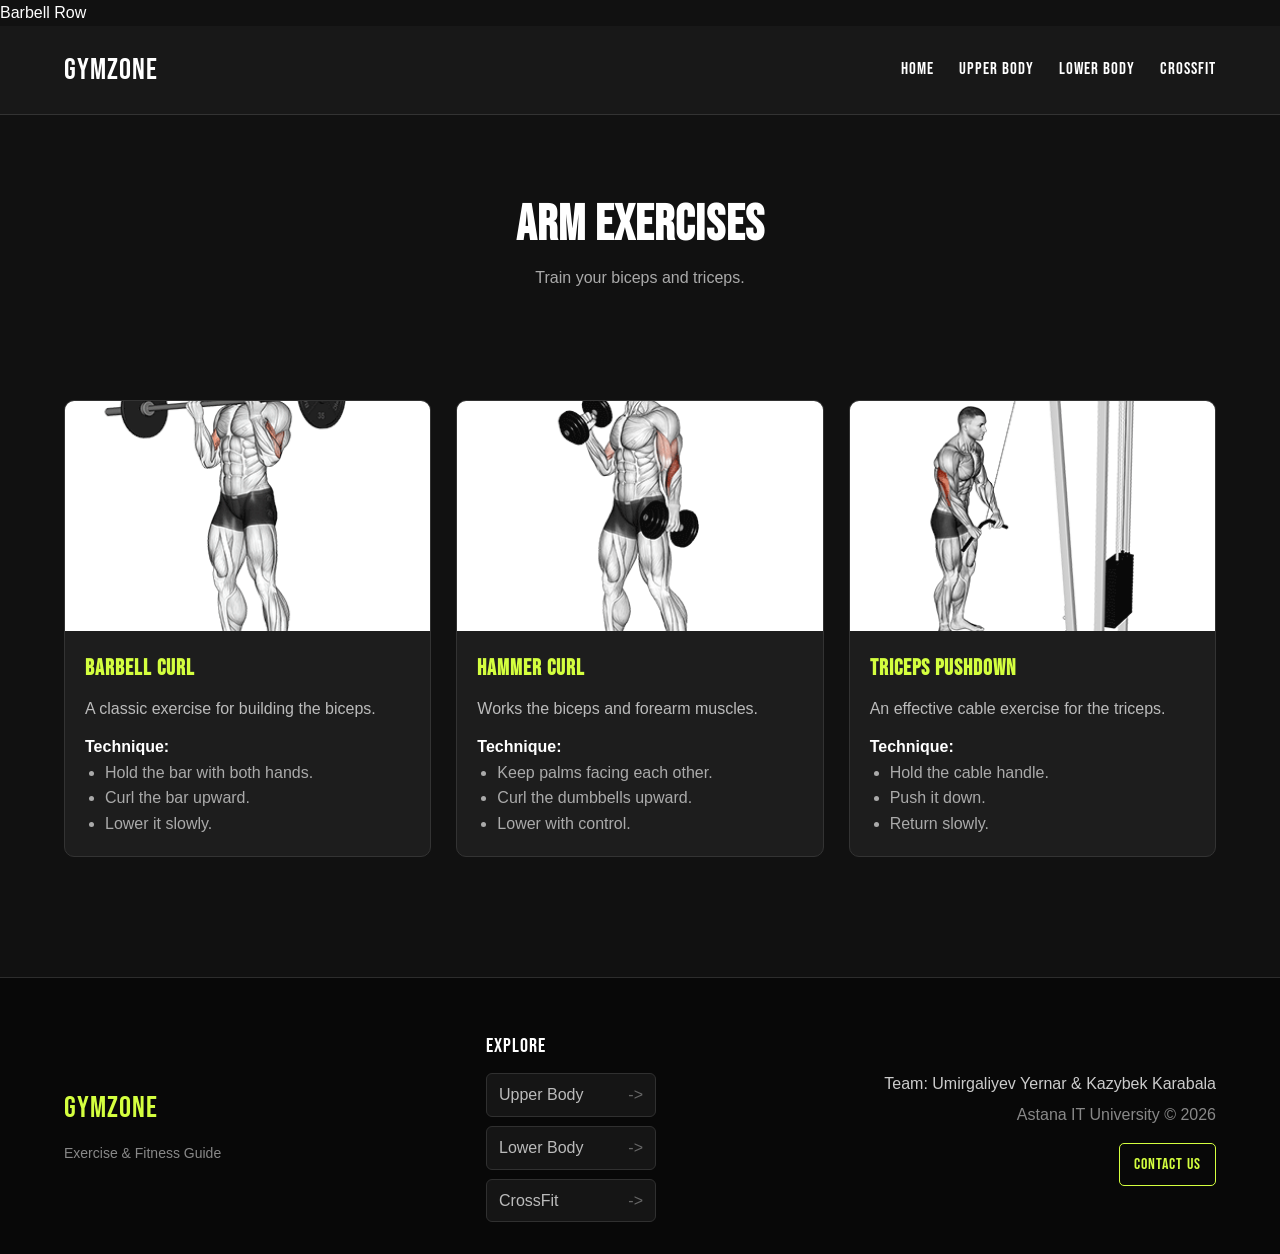
==== arms.html @ 424f68c8 "First deploy" ====
Barbell Row<!DOCTYPE html>
<html lang="en">
<head>
    <meta charset="UTF-8">
    <meta name="viewport" content="width=device-width, initial-scale=1.0">
    <title>Arm Exercises</title>
    <link rel="stylesheet" href="css/style.css">
</head>
<body>
<header id="main-header">
    <div class="container header-content">
        <a href="index.html" class="logo">GYMZONE</a>
        <nav>
            <ul class="nav-menu">
                <li><a href="index.html">Home</a></li>
                <li><a href="upper.html">Upper Body</a></li>
                <li><a href="lower.html">Lower Body</a></li>
                <li><a href="crossfit.html">CrossFit</a></li>
            </ul>
        </nav>
    </div>
</header>
<main>
    <section class="page-title">
        <div class="container">
            <h1>ARM EXERCISES</h1>
            <p>Train your biceps and triceps.</p>
        </div>
    </section>
    <section class="section">
        <div class="container">
            <div class="card-grid">
                <article class="exercise-card">
                    <img src="images/Barbell Curl.gif"
                         alt="Barbell curl">
                    <div class="exercise-content">
                        <h3>Barbell Curl</h3>
                        <p>
                            A classic exercise for
                            building the biceps.
                        </p>
                        <h4>Technique:</h4>
                        <ul>
                            <li>Hold the bar with both hands.</li>
                            <li>Curl the bar upward.</li>
                            <li>Lower it slowly.</li>
                        </ul>
                    </div>
                </article>
                <article class="exercise-card">
                    <img src="images/Hammer Curl.gif"
                         alt="Hammer curl">
                    <div class="exercise-content">
                        <h3>Hammer Curl</h3>
                        <p>
                            Works the biceps and
                            forearm muscles.
                        </p>
                        <h4>Technique:</h4>
                        <ul>
                            <li>Keep palms facing each other.</li>
                            <li>Curl the dumbbells upward.</li>
                            <li>Lower with control.</li>
                        </ul>
                    </div>
                </article>
                <article class="exercise-card">
                    <img src="images/Triceps Pushdown.gif"
                         alt="Triceps pushdown">
                    <div class="exercise-content">
                        <h3>Triceps Pushdown</h3>
                        <p>
                            An effective cable exercise
                            for the triceps.
                        </p>
                        <h4>Technique:</h4>
                        <ul>
                            <li>Hold the cable handle.</li>
                            <li>Push it down.</li>
                            <li>Return slowly.</li>
                        </ul>
                    </div>
                </article>
            </div>
        </div>
    </section>
</main>
<footer id="main-footer">
    <div class="container footer-content">
        <div class="footer-brand"><a href="index.html" class="logo">GYMZONE</a><p>Exercise &amp; Fitness Guide</p></div>
        <div class="footer-links"><a href="upper.html">Upper Body</a><a href="lower.html">Lower Body</a><a href="crossfit.html">CrossFit</a></div>
        <div class="footer-team"><p>Team: Umirgaliyev Yernar &amp; Kazybek Karabala</p><p>Astana IT University &copy; 2026</p><a class="footer-contact" href="mailto:ernarface12@gmail.com">Contact us</a></div>
    </div>
</footer>
</body>
</html>
---- css/style.css ----
@import url('https://fonts.googleapis.com/css2?family=Archivo+Black&family=Bebas+Neue&display=swap');

:root {
    --accent: #d4ff3f;
}

* {
    box-sizing: border-box;
    margin: 0;
    padding: 0;
}

body {
    font-family: Arial, sans-serif;
    background: #111;
    color: #fff;
    line-height: 1.6;
}

h1, h2, h3, .logo, .btn, .nav-menu a, .workout-table th {
    font-family: "Bebas Neue", sans-serif;
    letter-spacing: 1px;
}

a {
    color: #fff;
    text-decoration: none;
}

a:hover {
    color: var(--accent);
}

img {
    width: 100%;
    display: block;
}

.container {
    width: 90%;
    max-width: 1200px;
    margin: auto;
}

#main-header {
    background: #181818;
    padding: 20px 0;
    border-bottom: 1px solid #333;
}

.header-content {
    display: flex;
    justify-content: space-between;
    align-items: center;
}

.logo {
    font-size: 30px;
}

.nav-menu {
    display: flex;
    gap: 25px;
    list-style: none;
}

.nav-menu a {
    font-size: 17px;
    transition: 0.3s;
}

.nav-menu a:hover {
    color: var(--accent);
}

.hero {
    min-height: 500px;
    display: flex;
    align-items: center;
    background: #151515;
}

.hero-content {
    display: grid;
    grid-template-columns: 1fr 1fr;
    gap: 40px;
    align-items: center;
}

.hero h1 {
    font-size: 60px;
    margin-bottom: 20px;
    text-transform: uppercase;
}

.hero p {
    color: #bbb;
    margin-bottom: 25px;
}

.hero img {
    object-fit: cover;
    border-radius: 10px;
}

.btn {
    display: inline-block;
    background: var(--accent);
    color: #111;
    padding: 12px 25px;
    border-radius: 5px;
    font-size: 18px;
    transition: 0.3s;
}

.btn:hover {
    background: #fff;
    color: #111;
}

.section {
    padding: 70px 0;
}

.section-title {
    text-align: center;
    font-size: 38px;
    margin-bottom: 40px;
    text-transform: uppercase;
}

.card-grid {
    display: grid;
    grid-template-columns: repeat(3, 1fr);
    gap: 25px;
}

.card {
    background: #1d1d1d;
    border: 1px solid #333;
    border-radius: 10px;
    overflow: hidden;
    transition: 0.3s;
}

.card:hover {
    transform: translateY(-7px);
    border-color: var(--accent);
}

.card img {
    height: 220px;
    object-fit: cover;
}

.card-content {
    padding: 20px;
}

.card h3 {
    font-size: 22px;
    margin-bottom: 10px;
}

.card p {
    color: #aaa;
}

.exercise-card {
    background: #1d1d1d;
    border-radius: 10px;
    overflow: hidden;
    border: 1px solid #333;
    transition: transform 0.3s;
}

.exercise-card:hover {
    transform: scale(1.03);
}

.exercise-card img {
    height: 230px;
    object-fit: cover;
}

.exercise-content {
    padding: 20px;
}

.exercise-content h3 {
    font-size: 22px;
    color: var(--accent);
    margin-bottom: 10px;
}

.exercise-content p {
    color: #bbb;
    margin-bottom: 12px;
}

.exercise-content ul {
    padding-left: 20px;
    color: #aaa;
}

.motivation {
    text-align: center;
    background: #181818;
}

.motivation img {
    max-width: 600px;
    height: 300px;
    object-fit: cover;
    margin: 0 auto 25px;
    border-radius: 10px;
}

.motivation h2 {
    font-size: 38px;
    text-transform: uppercase;
}

.page-title {
    padding: 70px 0 40px;
    text-align: center;
}

.page-title h1 {
    font-size: 50px;
    text-transform: uppercase;
}

.page-title p {
    color: #aaa;
}

.workout-table {
    width: 100%;
    border-collapse: collapse;
    margin-top: 30px;
}

.workout-table th,
.workout-table td {
    border: 1px solid #444;
    padding: 15px;
    text-align: center;
}

.workout-table th {
    background: var(--accent);
    color: #111;
}

#main-footer {
    background: #080808;
    padding: 52px 0 32px;
    margin-top: 50px;
    border-top: 1px solid #2d2d2d;
}

.footer-content {
    display: grid;
    grid-template-columns: 1.4fr 1fr 1.5fr;
    gap: 30px;
    align-items: center;
}

.footer-content p {
    color: #888;
    margin: 5px 0;
}

.footer-brand .logo {
    color: var(--accent);
}

.footer-brand p {
    max-width: 210px;
    margin-top: 10px;
    font-size: 14px;
}

.footer-links {
    display: flex;
    flex-direction: column;
    gap: 9px;
}

.footer-links::before {
    content: "Explore";
    margin-bottom: 2px;
    color: #fff;
    font-family: "Bebas Neue", sans-serif;
    font-size: 20px;
    letter-spacing: 1px;
}

.footer-links a {
    display: flex;
    justify-content: space-between;
    align-items: center;
    width: 170px;
    padding: 8px 12px;
    color: #bbb;
    background: #151515;
    border: 1px solid #303030;
    border-radius: 6px;
    box-shadow: inset 3px 0 0 transparent;
    transition: 0.3s;
}

.footer-links a::after {
    content: "->";
    color: #666;
    transition: 0.3s;
}

.footer-links a:hover {
    color: var(--accent);
    border-color: var(--accent);
    background: #1d1d1d;
    box-shadow: inset 3px 0 0 var(--accent);
    transform: translateX(5px);
}

.footer-links a:hover::after {
    color: var(--accent);
}

.footer-team {
    text-align: right;
}

.footer-team p:first-child {
    color: #ccc;
}

.footer-contact,
.team-link {
    display: inline-block;
    margin-top: 10px;
    padding: 8px 14px;
    border: 1px solid var(--accent);
    border-radius: 5px;
    color: var(--accent);
    font-family: "Bebas Neue", sans-serif;
    letter-spacing: 1px;
    transition: 0.3s;
}

.footer-contact:hover,
.team-link:hover {
    background: var(--accent);
    color: #111;
}

.team-intro {
    max-width: 650px;
    margin: -15px auto 35px;
    color: #bbb;
    text-align: center;
}

.team-grid {
    display: grid;
    grid-template-columns: repeat(2, 1fr);
    gap: 25px;
    max-width: 900px;
    margin: 0 auto;
}

.team-section {
    background: #151515;
}

.team-card {
    display: grid;
    grid-template-columns: 120px 1fr;
    align-items: center;
    gap: 25px;
    padding: 22px;
    background: #1d1d1d;
    border: 1px solid #333;
    border-radius: 10px;
    box-shadow: 0 12px 28px rgba(0, 0, 0, 0.22);
}

.team-card h3 {
    font-size: 24px;
    margin-bottom: 4px;
}

.team-card p {
    color: #aaa;
}

.team-card .team-role {
    color: var(--accent);
    font-weight: bold;
    margin-bottom: 8px;
}

.profile-img {
    flex: 0 0 120px;
    width: 120px;
    height: 120px;
    object-fit: cover;
    border-radius: 50%;
    margin: 0;
    border: 3px solid var(--accent);
}

@media (max-width: 800px) {
    .hero-content {
        grid-template-columns: 1fr;
    }
    .card-grid {
        grid-template-columns: 1fr;
    }
    .nav-menu {
        gap: 10px;
        font-size: 14px;
    }
    .hero h1 {
        font-size: 40px;
    }
    .team-grid,
    .footer-content {
        grid-template-columns: 1fr;
    }
    .team-card {
        align-items: flex-start;
        grid-template-columns: 90px 1fr;
        gap: 16px;
    }
    .team-card .profile-img {
        width: 90px;
        height: 90px;
    }
    .footer-team {
        text-align: left;
    }
}
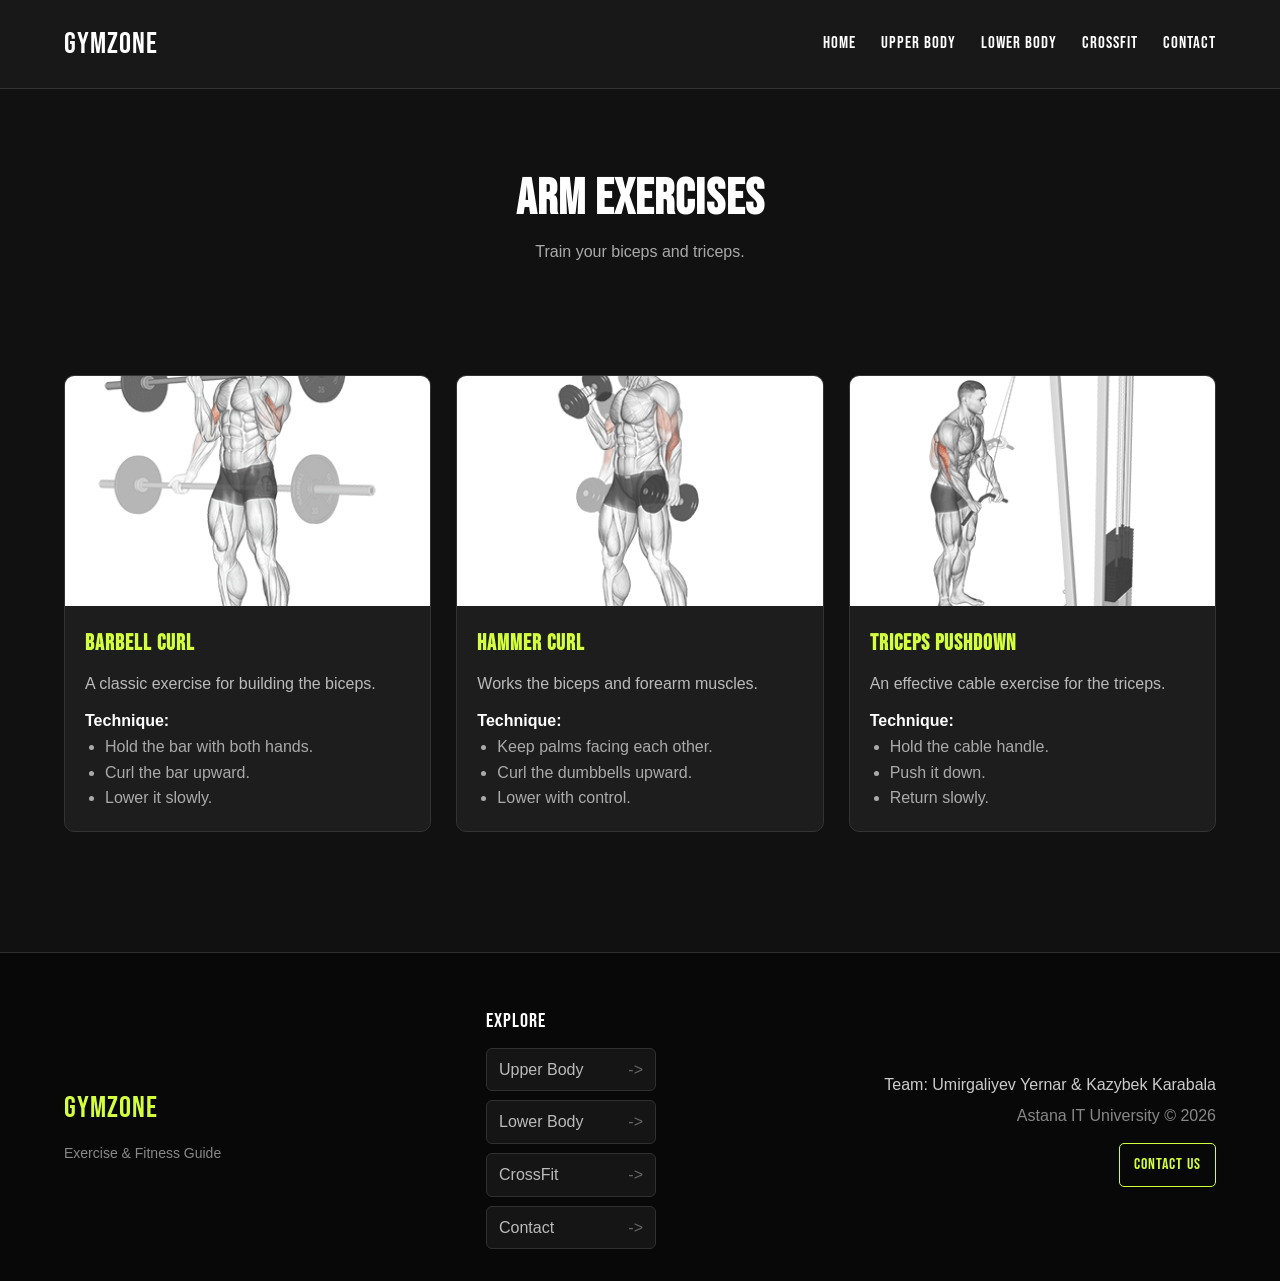
==== commit e3f9e366: "Second-100" ====
--- a/arms.html
+++ b/arms.html
@@ -1,9 +1,10 @@
-Barbell Row<!DOCTYPE html>
+<!DOCTYPE html>
 <html lang="en">
 <head>
     <meta charset="UTF-8">
     <meta name="viewport" content="width=device-width, initial-scale=1.0">
     <title>Arm Exercises</title>
+    <!-- GYMZONE team project by Umirgaliyev Yernar and Kazybek Karabala. -->
     <link rel="stylesheet" href="css/style.css">
 </head>
 <body>
@@ -16,6 +17,7 @@
                 <li><a href="upper.html">Upper Body</a></li>
                 <li><a href="lower.html">Lower Body</a></li>
                 <li><a href="crossfit.html">CrossFit</a></li>
+                <li><a href="contact.html">Contact</a></li>
             </ul>
         </nav>
     </div>
@@ -88,7 +90,7 @@
 <footer id="main-footer">
     <div class="container footer-content">
         <div class="footer-brand"><a href="index.html" class="logo">GYMZONE</a><p>Exercise &amp; Fitness Guide</p></div>
-        <div class="footer-links"><a href="upper.html">Upper Body</a><a href="lower.html">Lower Body</a><a href="crossfit.html">CrossFit</a></div>
+        <div class="footer-links"><a href="upper.html">Upper Body</a><a href="lower.html">Lower Body</a><a href="crossfit.html">CrossFit</a><a href="contact.html">Contact</a></div>
         <div class="footer-team"><p>Team: Umirgaliyev Yernar &amp; Kazybek Karabala</p><p>Astana IT University &copy; 2026</p><a class="footer-contact" href="mailto:ernarface12@gmail.com">Contact us</a></div>
     </div>
 </footer>
--- a/css/style.css
+++ b/css/style.css
@@ -251,6 +251,105 @@
 .workout-table th {
     background: var(--accent);
     color: #111;
+}
+
+.contact-section {
+    background: #151515;
+}
+
+.contact-grid {
+    display: grid;
+    grid-template-columns: 1.1fr 0.9fr;
+    gap: 55px;
+    align-items: start;
+}
+
+.contact-title {
+    margin-bottom: 18px;
+    text-align: left;
+}
+
+.contact-copy {
+    max-width: 560px;
+    color: #bbb;
+}
+
+.contact-subtitle {
+    margin-top: 28px;
+    color: var(--accent);
+    font-size: 24px;
+}
+
+.steps-list {
+    margin: 12px 0 22px;
+    padding-left: 24px;
+    color: #bbb;
+}
+
+.steps-list li {
+    padding: 4px 0;
+}
+
+#contact-form {
+    display: flex;
+    flex-direction: column;
+    gap: 9px;
+    padding: 28px;
+    background: #1d1d1d;
+    border: 1px solid #333;
+    border-radius: 10px;
+    box-shadow: 0 15px 30px rgba(0, 0, 0, 0.25);
+}
+
+#contact-form h2 {
+    margin-bottom: 10px;
+    color: var(--accent);
+    font-size: 30px;
+}
+
+#contact-form label {
+    margin-top: 5px;
+    color: #ddd;
+    font-weight: bold;
+}
+
+#contact-form input,
+#contact-form select,
+#contact-form textarea {
+    width: 100%;
+    padding: 11px 12px;
+    background: #111;
+    color: #fff;
+    border: 1px solid #444;
+    border-radius: 5px;
+    font: inherit;
+    resize: vertical;
+}
+
+#contact-form input:focus,
+#contact-form select:focus,
+#contact-form textarea:focus {
+    outline: none;
+    border-color: var(--accent);
+    box-shadow: 0 0 0 2px rgba(212, 255, 63, 0.15);
+}
+
+#contact-form button {
+    margin-top: 10px;
+    padding: 12px 18px;
+    background: var(--accent);
+    color: #111;
+    border: 0;
+    border-radius: 5px;
+    cursor: pointer;
+    font-family: "Bebas Neue", sans-serif;
+    font-size: 18px;
+    letter-spacing: 1px;
+    transition: 0.3s;
+}
+
+#contact-form button:hover {
+    background: #fff;
 }
 
 #main-footer {
@@ -422,6 +521,8 @@
     .nav-menu {
         gap: 10px;
         font-size: 14px;
+        flex-wrap: wrap;
+        justify-content: flex-end;
     }
     .hero h1 {
         font-size: 40px;
@@ -442,4 +543,11 @@
     .footer-team {
         text-align: left;
     }
+    .contact-grid {
+        grid-template-columns: 1fr;
+        gap: 35px;
+    }
+    .contact-title {
+        text-align: center;
+    }
 }
